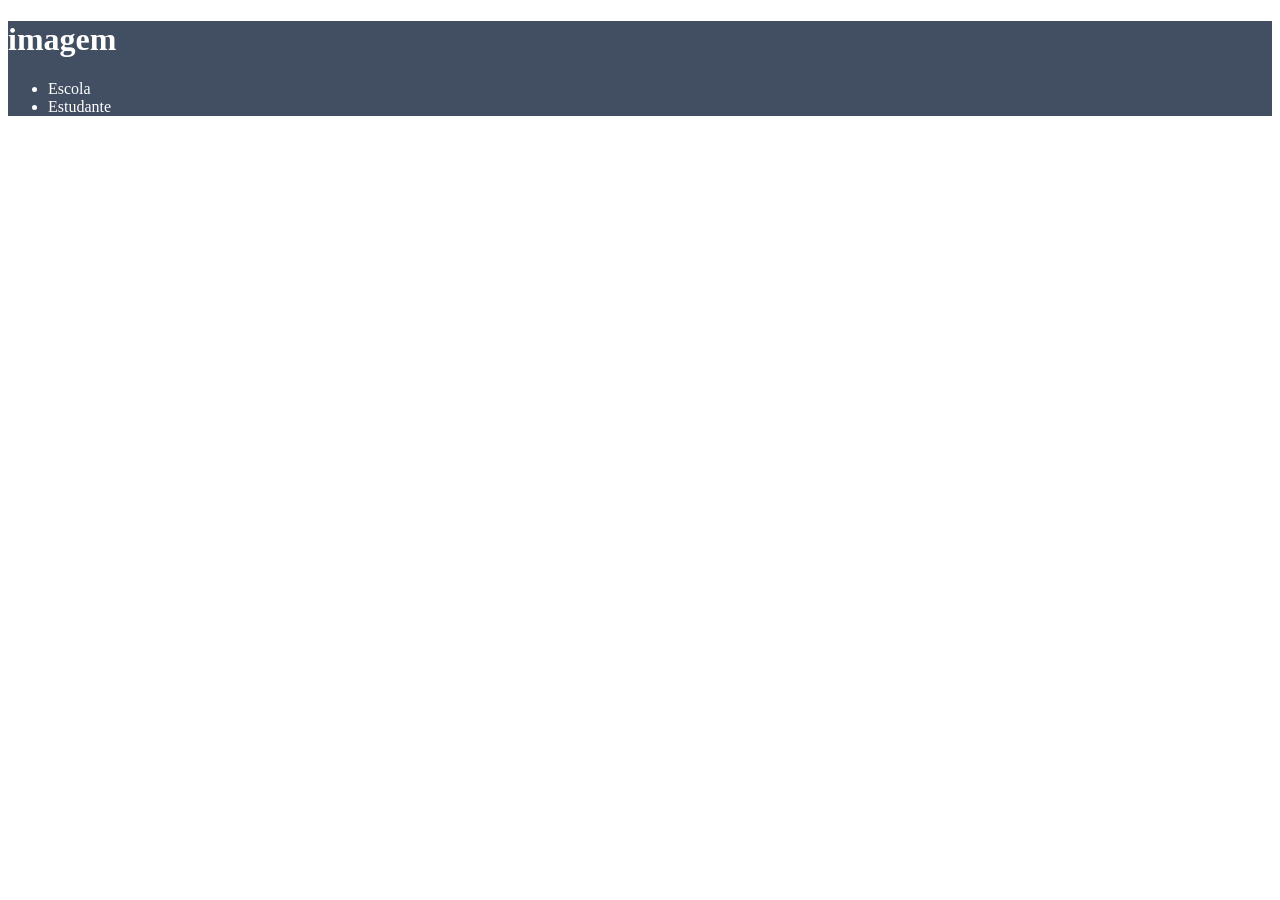
==== index.html @ ea371c25 "Add files via upload" ====
<!DOCTYPE html>
<html lang="en">
<head>
    <meta charset="UTF-8">
    <meta http-equiv="X-UA-Compatible" content="IE=edge">
    <meta name="viewport" content="width=device-width, initial-scale=1.0">
    <title>Document</title>
    <link rel="stylesheet" href="style.css">
</head>
<body>
    <header>
        <h1>imagem       </h1>
        <ul>
          <li>Escola</li>
          <li>Estudante</li>
        </ul>
    </header>
    
</body>
</html>
---- style.css ----
header{
    background-color: #424E61;
    color: white;
}
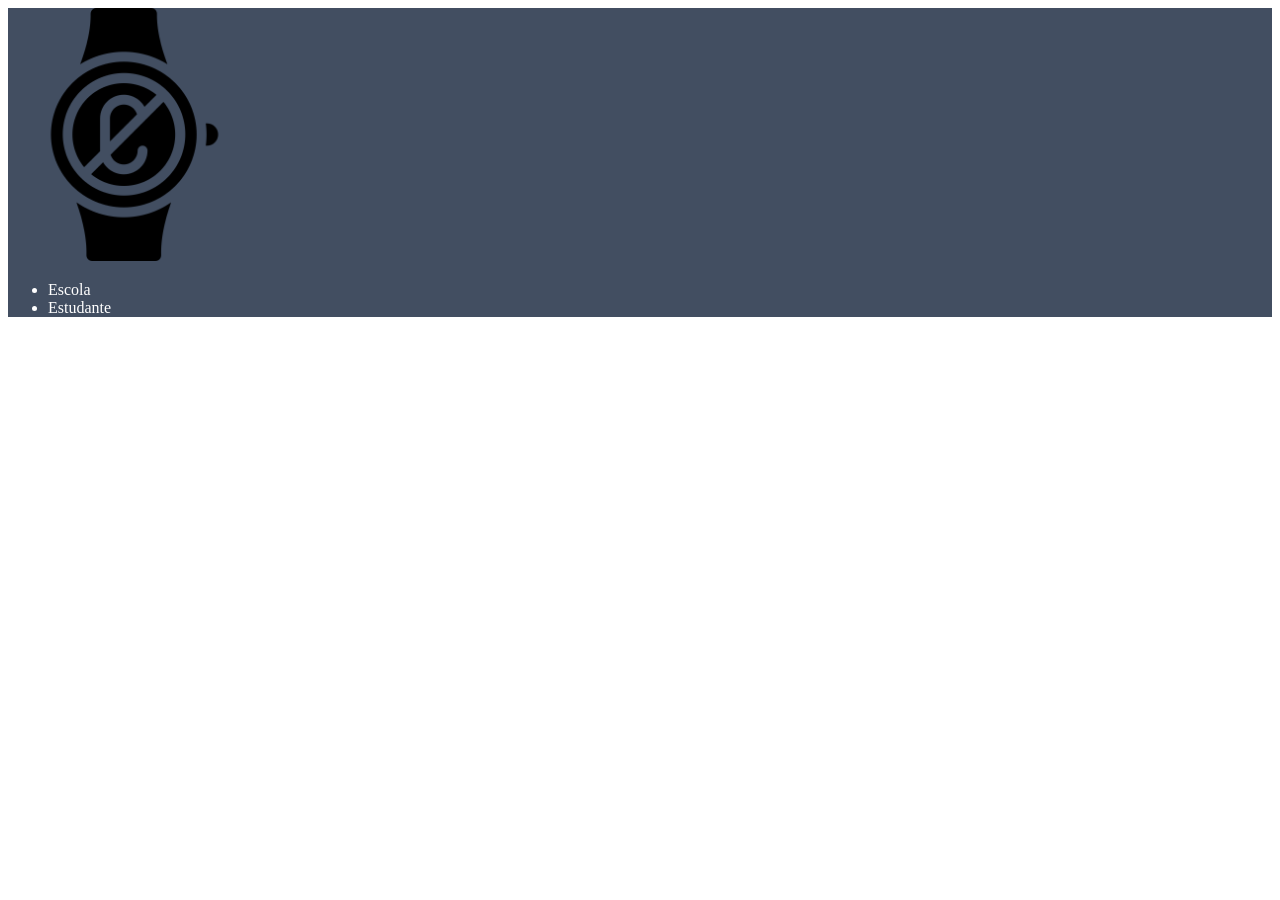
==== commit 52ac24a1: "Add files via upload" ====
--- a/index.html
+++ b/index.html
@@ -8,11 +8,11 @@
     <link rel="stylesheet" href="style.css">
 </head>
 <body>
-    <header>
-        <h1>imagem       </h1>
-        <ul>
-          <li>Escola</li>
-          <li>Estudante</li>
+    <header class="cabecalho">
+        <img class="cabecalho-imagem" src="9816876.png" alt="logo super braba">
+        <ul class="cabecalho-lista">
+          <li class="cabecalho-lista-item">Escola</li>
+          <li class="cabecalho-lista-item">Estudante</li>
         </ul>
     </header>
     
--- a/style.css
+++ b/style.css
@@ -1,4 +1,8 @@
 header{
     background-color: #424E61;
     color: white;
+}
+
+.cabecalho-imagem{
+    width: 20%;
 }
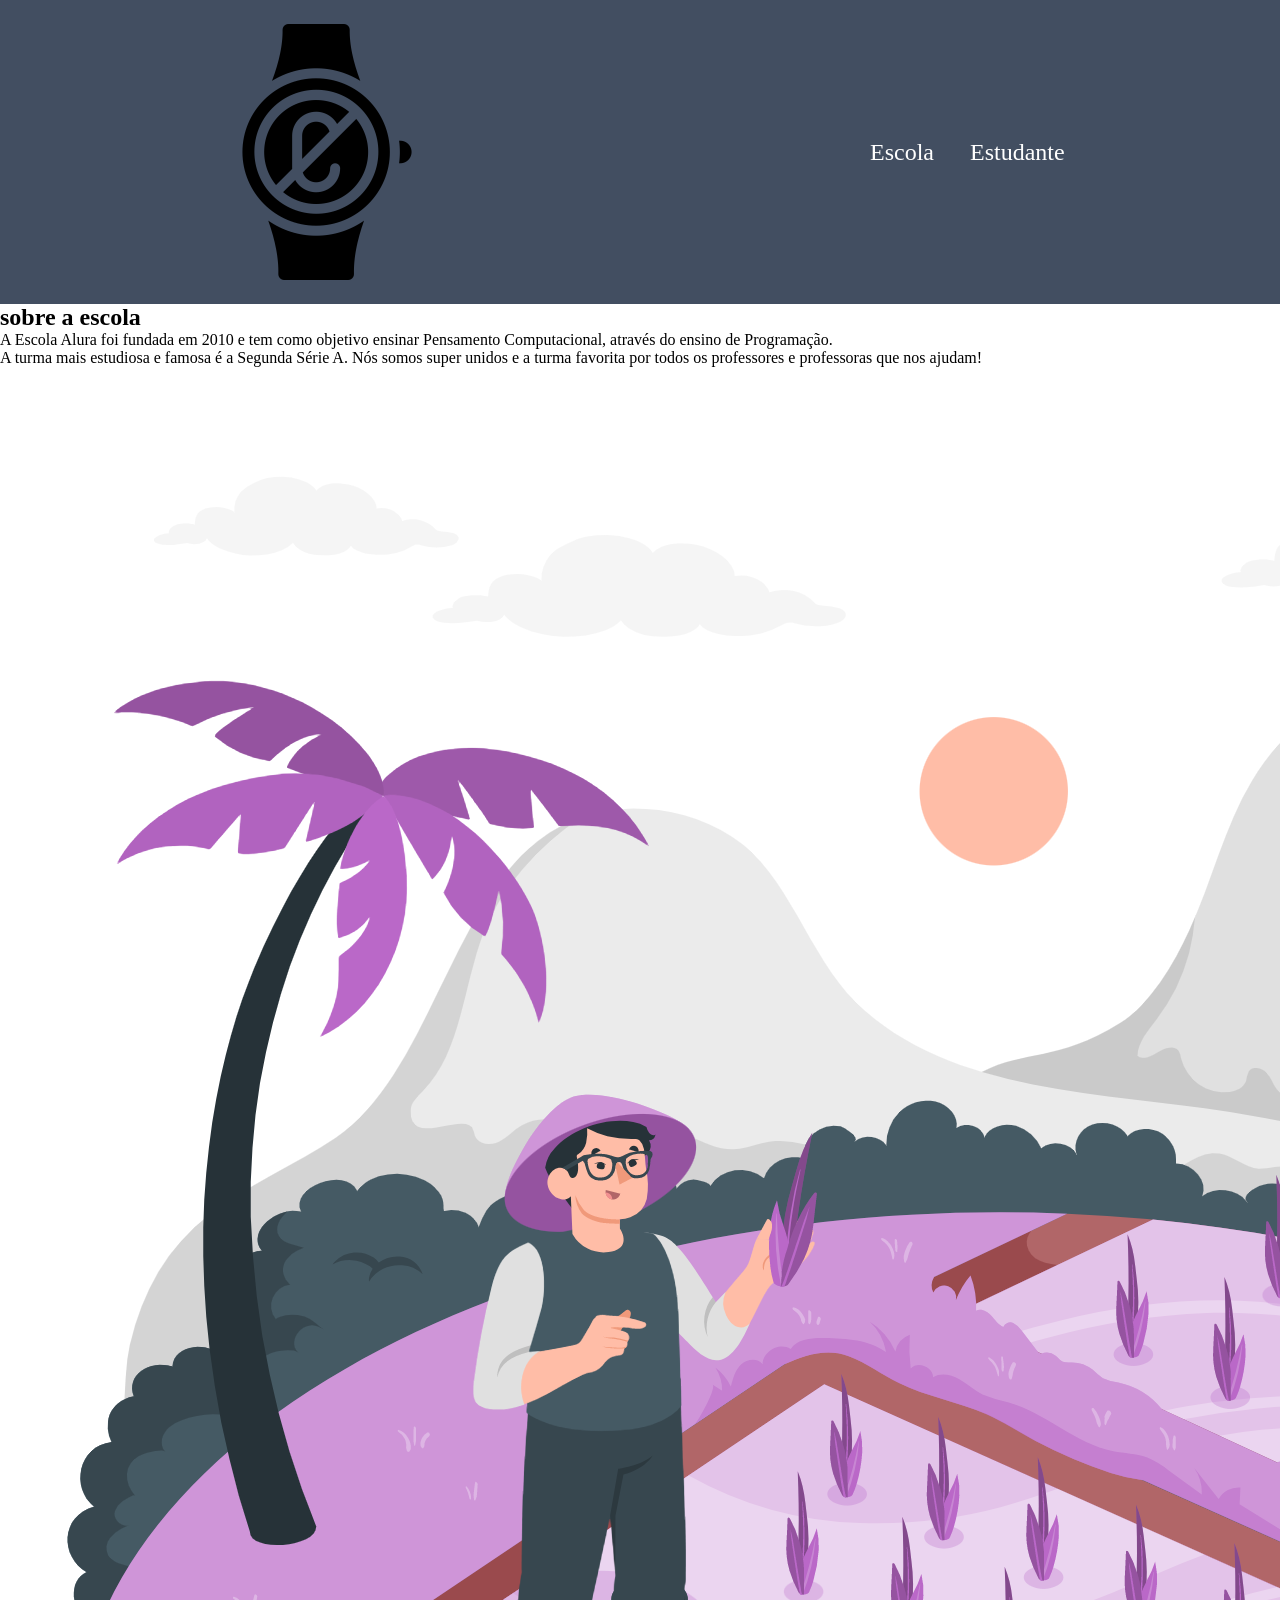
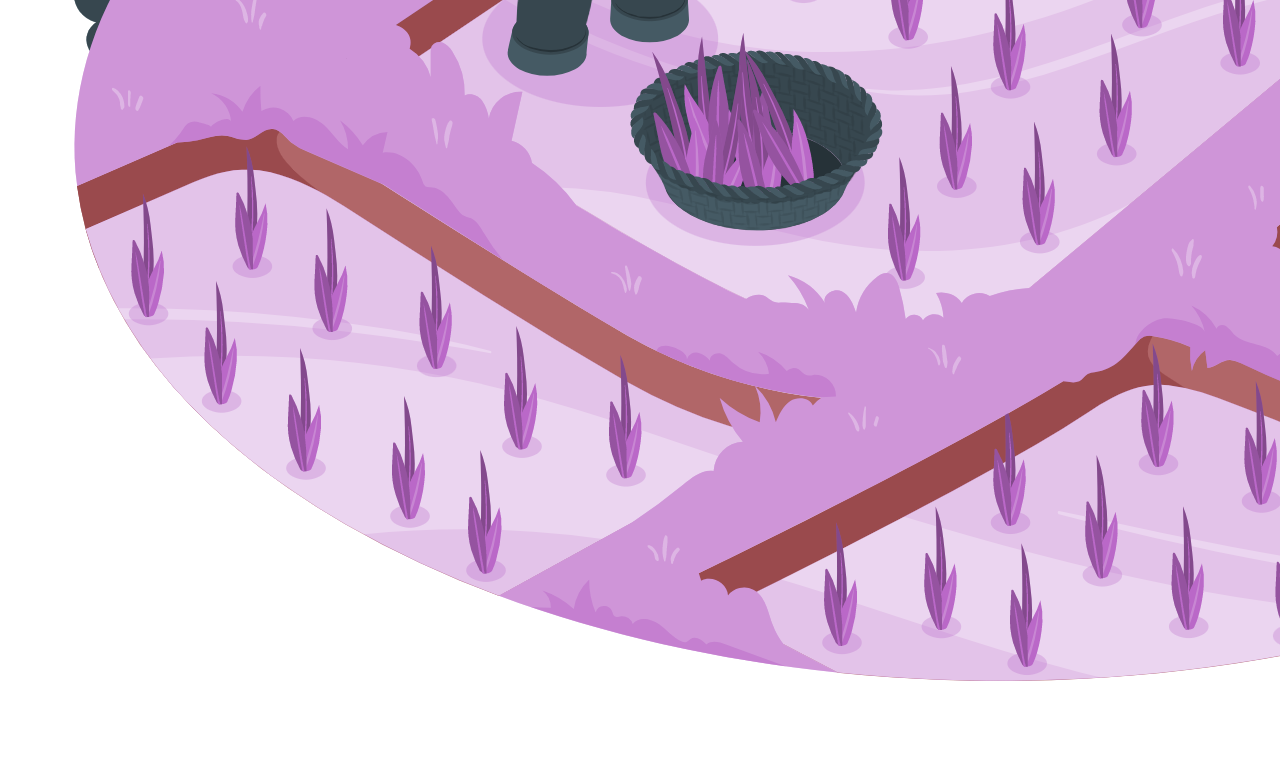
==== commit 619aeb44: "Add files via upload" ====
--- a/index.html
+++ b/index.html
@@ -15,6 +15,16 @@
           <li class="cabecalho-lista-item">Estudante</li>
         </ul>
     </header>
+
+    <section class="escola">
+        <div class="escola-div-conteudo">
+            <h2 class="escola-titulo">sobre a escola</h2>
+              <p class="escola-texto-um">A Escola Alura foi fundada em 2010 e tem como objetivo ensinar Pensamento Computacional, através do ensino de  Programação.</p>
+              <p class="escola-texto-dois">A turma mais estudiosa e famosa é a Segunda Série A. Nós somos super unidos e a turma favorita por todos os professores e professoras que nos ajudam!</p>
+
+        </div>
+        <img src="rice field-amico.png" alt="formula.bro.png">
+    </section>
     
 </body>
 </html>
--- a/style.css
+++ b/style.css
@@ -1,3 +1,8 @@
+*{
+    margin: 0;
+    padding: 0;
+}
+
 header{
     background-color: #424E61;
     color: white;
@@ -5,4 +10,19 @@
 
 .cabecalho-imagem{
     width: 20%;
-}+}
+
+.cabecalho {
+    background-color: #424E61;
+    color: white;
+    display: flex;
+    justify-content: space-around;
+    align-items: center;
+    padding: 24px 0;
+}
+
+.cabecalho-lista-item{
+    display: inline-block;
+    margin: 0 16px;
+    font-size: 24px;
+}
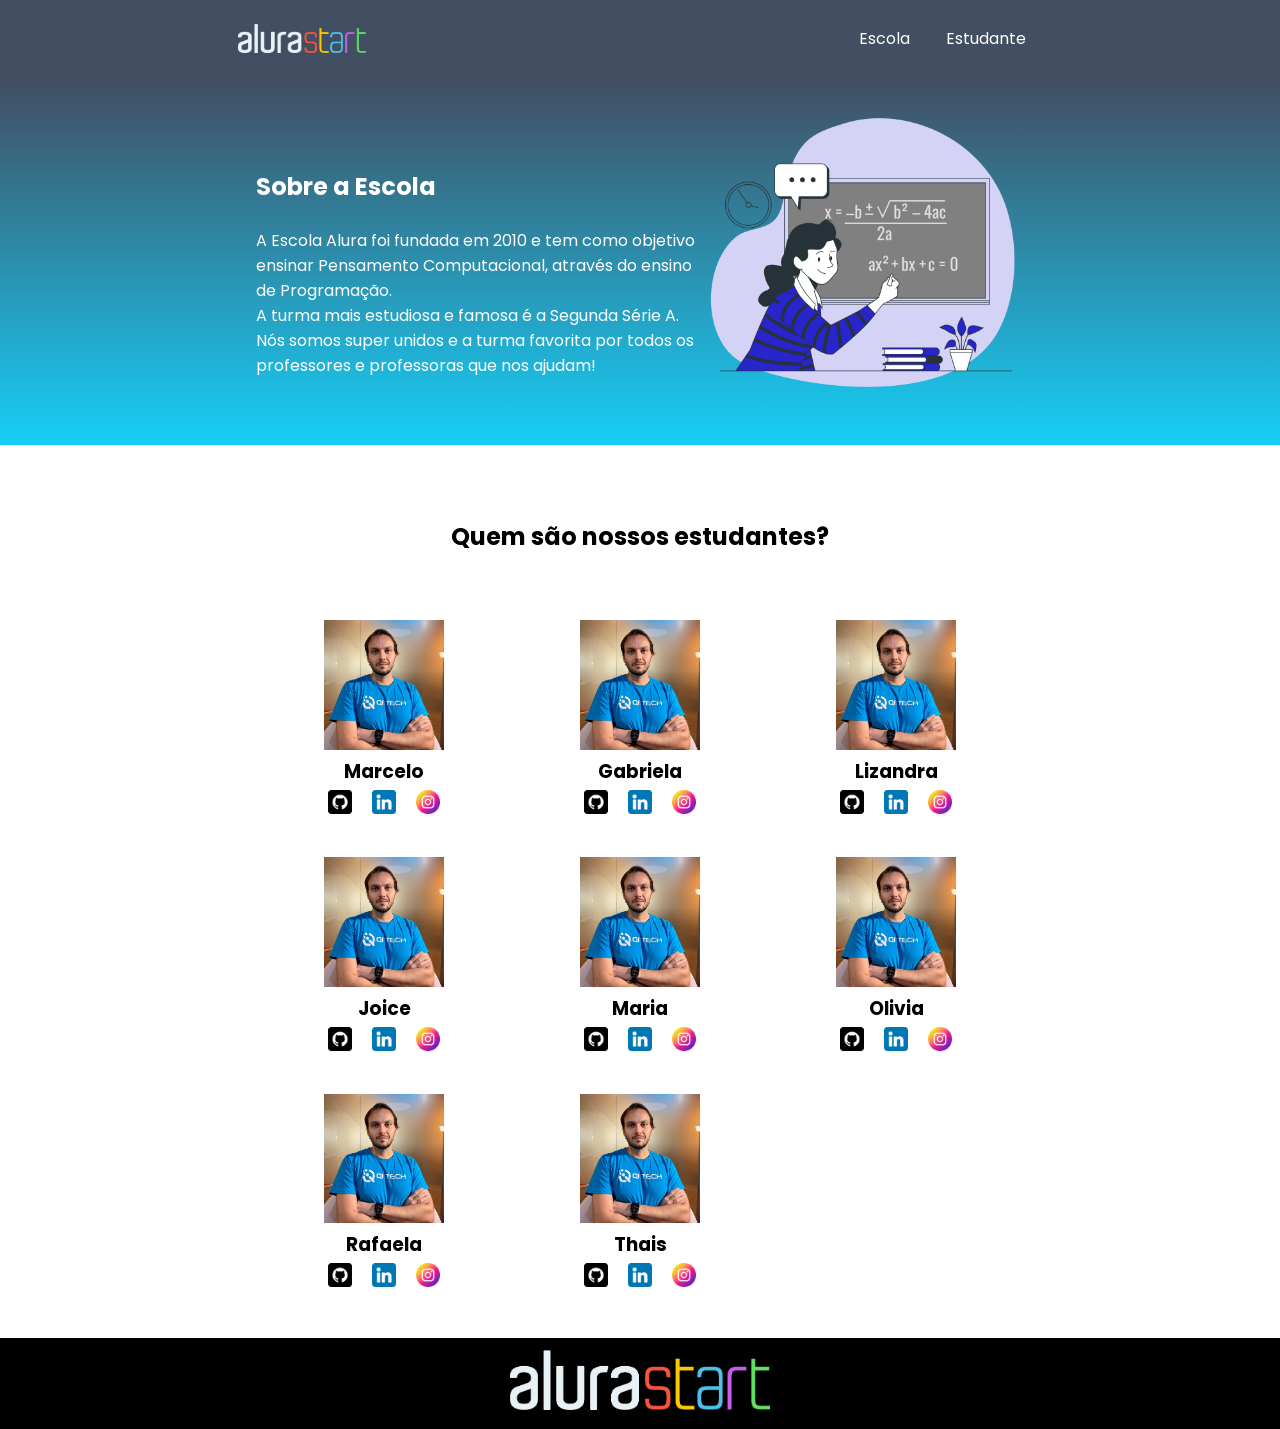
==== commit 5c3541d1: "Add files via upload" ====
--- a/index.html
+++ b/index.html
@@ -4,27 +4,97 @@
     <meta charset="UTF-8">
     <meta http-equiv="X-UA-Compatible" content="IE=edge">
     <meta name="viewport" content="width=device-width, initial-scale=1.0">
-    <title>Document</title>
+    <title>Equipe Alura Start</title>
     <link rel="stylesheet" href="style.css">
+    <link rel="preconnect" href="https://fonts.googleapis.com">
+    <link rel="preconnect" href="https://fonts.gstatic.com" crossorigin>
+    <link href="https://fonts.googleapis.com/css2?family=Poppins&display=swap" rel="stylesheet">
 </head>
 <body>
     <header class="cabecalho">
-        <img class="cabecalho-imagem" src="9816876.png" alt="logo super braba">
+        <img class="cabecalho-imagem" src="alurastart logo.png" alt="logo da alura start">
         <ul class="cabecalho-lista">
-          <li class="cabecalho-lista-item">Escola</li>
-          <li class="cabecalho-lista-item">Estudante</li>
+            <li class="cabecalho-lista-item">Escola</li>
+            <li class="cabecalho-lista-item">Estudante</li>
         </ul>
     </header>
-
     <section class="escola">
         <div class="escola-div-conteudo">
-            <h2 class="escola-titulo">sobre a escola</h2>
-              <p class="escola-texto-um">A Escola Alura foi fundada em 2010 e tem como objetivo ensinar Pensamento Computacional, através do ensino de  Programação.</p>
-              <p class="escola-texto-dois">A turma mais estudiosa e famosa é a Segunda Série A. Nós somos super unidos e a turma favorita por todos os professores e professoras que nos ajudam!</p>
+            <h2 class="escola-titulo">Sobre a Escola</h2>
+            <p class="escola-texto-um">A Escola Alura foi fundada em 2010 e tem como objetivo ensinar Pensamento Computacional, através do ensino de  Programação.</p>
+            <p class="escola-texto-dois">A turma mais estudiosa e famosa é a Segunda Série A. Nós somos super unidos e a turma favorita por todos os professores e professoras que nos ajudam!</p>
+        </div>
+        <img class="escola-imagem" src="Formula-bro.png" alt="imagem que representa uma professora em sala de aula">
+    </section>
+    <section class="estudante">
+        <h2 class="estudante-titulo">Quem são nossos estudantes?</h2>
+        <div class="estudante-todos">
+        <span></span>
+        <div class="estudante-div">
+            <img class="estudante-imagem" src="Marcelo.jpg" alt="foto do marcelo">
+            <h3 class="estudante-nome">Marcelo</h3>
+            <a href="https://github.com/marcelopaludetto"><img class="estudante-icone" src="github.png" alt="icone github"></a>
+            <a href="https://linkedin.com/marcelopaludetto"><img class="estudante-icone" src="linkedin.png" alt="icone linkedin"></a>
+            <a href="https://instagram.com/marcelopaludetto"><img class="estudante-icone" src="instagram.png" alt="icone instagram"></a>
+        </div>
+        <div class="estudante-div">
+            <img class="estudante-imagem" src="Marcelo.jpg" alt="foto da gabi">
+            <h3 class="estudante-nome">Gabriela</h3>
+            <a href="https://github.com/GabrielaM-L"><img class="estudante-icone" src="github.png" alt="icone github"></a>
+            <a href="https://www.linkedin.com/in/gabriela-marcomini-de-lima/"><img class="estudante-icone" src="linkedin.png" alt="icone linkedin"></a>
+            <a href="https://www.instagram.com/gabriela_marcomini/"><img class="estudante-icone" src="instagram.png" alt="icone instagram"></a>
+        </div>
+        <div class="estudante-div">
+            <img class="estudante-imagem" src="Marcelo.jpg" alt="foto da lizandra">
+            <h3 class="estudante-nome">Lizandra</h3>
+            <a href="https://github.com/LizandraDuarte40"><img class="estudante-icone" src="github.png" alt="icone github"></a>
+            <a href="https://www.linkedin.com/in/lizandrarlm-duarte/"><img class="estudante-icone" src="linkedin.png" alt="icone linkedin"></a>
+            <a href="https://www.instagram.com/lizandrarlm"><img class="estudante-icone" src="instagram.png" alt="icone instagram"></a>
+        </div>
+        <span></span>
+        <span></span>
+        <div class="estudante-div">
+            <img class="estudante-imagem" src="Marcelo.jpg" alt="foto da joice">
+            <h3 class="estudante-nome">Joice</h3>
+            <a href="https://github.com/JoiceAlura"><img class="estudante-icone" src="github.png" alt="icone github"></a>
+            <a href="https://www.linkedin.com/in/joicebarbaresco/"><img class="estudante-icone" src="linkedin.png" alt="icone linkedin"></a>
+            <a href="https://www.instagram.com/joicebarbaresco/"><img class="estudante-icone" src="instagram.png" alt="icone instagram"></a>
+        </div>
+        <div class="estudante-div">
+            <img class="estudante-imagem" src="Marcelo.jpg" alt="foto da maria">
+            <h3 class="estudante-nome">Maria</h3>
+            <a href="https://github.com/MagePSR"><img class="estudante-icone" src="github.png" alt="icone github"></a>
+            <a href="https://www.linkedin.com/in/mariageovanna"><img class="estudante-icone" src="linkedin.png" alt="icone linkedin"></a>
+            <a href="https://www.instagram.com/magpsr/"><img class="estudante-icone" src="instagram.png" alt="icone instagram"></a>
+        </div>
+        <div class="estudante-div">
+            <img class="estudante-imagem" src="Marcelo.jpg" alt="foto da olhe">
+            <h3 class="estudante-nome">Olivia</h3>
+            <img class="estudante-icone" src="github.png" alt="icone github">
+            <a href="https://www.linkedin.com/in/olhe/"><img class="estudante-icone" src="linkedin.png" alt="icone linkedin"></a>
+            <a href="https://github.com/olhe12"><img class="estudante-icone" src="instagram.png" alt="icone instagram"></a>
+        </div>
+        <span></span>
+        <span></span>
+        <div class="estudante-div">
+            <img class="estudante-imagem" src="Marcelo.jpg" alt="foto da rafa">
+            <h3 class="estudante-nome">Rafaela</h3>
+            <a href="https://github.com/rafaelamunhoz12"><img class="estudante-icone" src="github.png" alt="icone github"></a>
+            <a href="http://linkedin.com/in/rafaela-felix-munhoz-oliveira-02160a10a"><img class="estudante-icone" src="linkedin.png" alt="icone linkedin"></a>
+            <a href="https://www.instagram.com/rafafmo/"><img class="estudante-icone" src="instagram.png" alt="icone instagram"></a>
+        </div>
+        <div class="estudante-div">
+            <img class="estudante-imagem" src="Marcelo.jpg" alt="foto da thais">
+            <h3 class="estudante-nome">Thais</h3>
+            <a href="https://github.com/Thaispianucci"><img class="estudante-icone" src="github.png" alt="icone github"></a>
+            <a href="https://www.linkedin.com/in/thais-pianucci-benedicto-54a9a416/"><img class="estudante-icone" src="linkedin.png" alt="icone linkedin"></a>
+            <a href="https://www.instagram.com/thaispianucci/"><img class="estudante-icone" src="instagram.png" alt="icone instagram"></a>
+        </div>
 
-        </div>
-        <img src="rice field-amico.png" alt="formula.bro.png">
+    </div>
     </section>
-    
+    <footer class="rodape">
+        <img class="rodape-imagem"src="alurastart logo.png" alt="logo da alura start">
+    </footer>
 </body>
-</html>+</html>
--- a/style.css
+++ b/style.css
@@ -2,16 +2,9 @@
     margin: 0;
     padding: 0;
 }
-
-header{
-    background-color: #424E61;
-    color: white;
+body {
+    font-family: 'Poppins', sans-serif;
 }
-
-.cabecalho-imagem{
-    width: 20%;
-}
-
 .cabecalho {
     background-color: #424E61;
     color: white;
@@ -21,8 +14,72 @@
     padding: 24px 0;
 }
 
+.cabecalho-imagem{
+    width: 10%;
+}
+
 .cabecalho-lista-item{
     display: inline-block;
     margin: 0 16px;
-    font-size: 24px;
+    font-size: 16px;
 }
+
+.escola-imagem{
+    width: 25%;
+}
+
+.escola{
+    background-image: linear-gradient(#424E61,#16CFF8);
+    color:white;
+    display: flex;
+    justify-content: center;
+    align-items: center;
+    padding: 24px 0;
+}
+
+.escola-div-conteudo{
+    width: 35%;
+}
+
+
+.escola-titulo{
+    padding: 24px 0;
+}
+
+.estudante{
+    padding: 24px 0;
+}
+.estudante-imagem{
+    width: 120px;
+}
+
+.estudante-icone{
+    width: 24px;
+    padding: 4px 8px;
+}
+
+.estudante-div{
+    text-align: center;
+    padding: 16px 0;
+}
+
+.estudante-titulo{
+    text-align: center;
+    padding: 50px 0;
+}
+
+.estudante-todos{
+    display: grid;
+    grid-template-columns: 20% 20% 20% 20% 20%;
+}
+
+.rodape{
+    background-color: black;
+    text-align: center;
+}
+
+.rodape-imagem{
+    height: 60px;
+    padding: 12px 0;
+   
+}
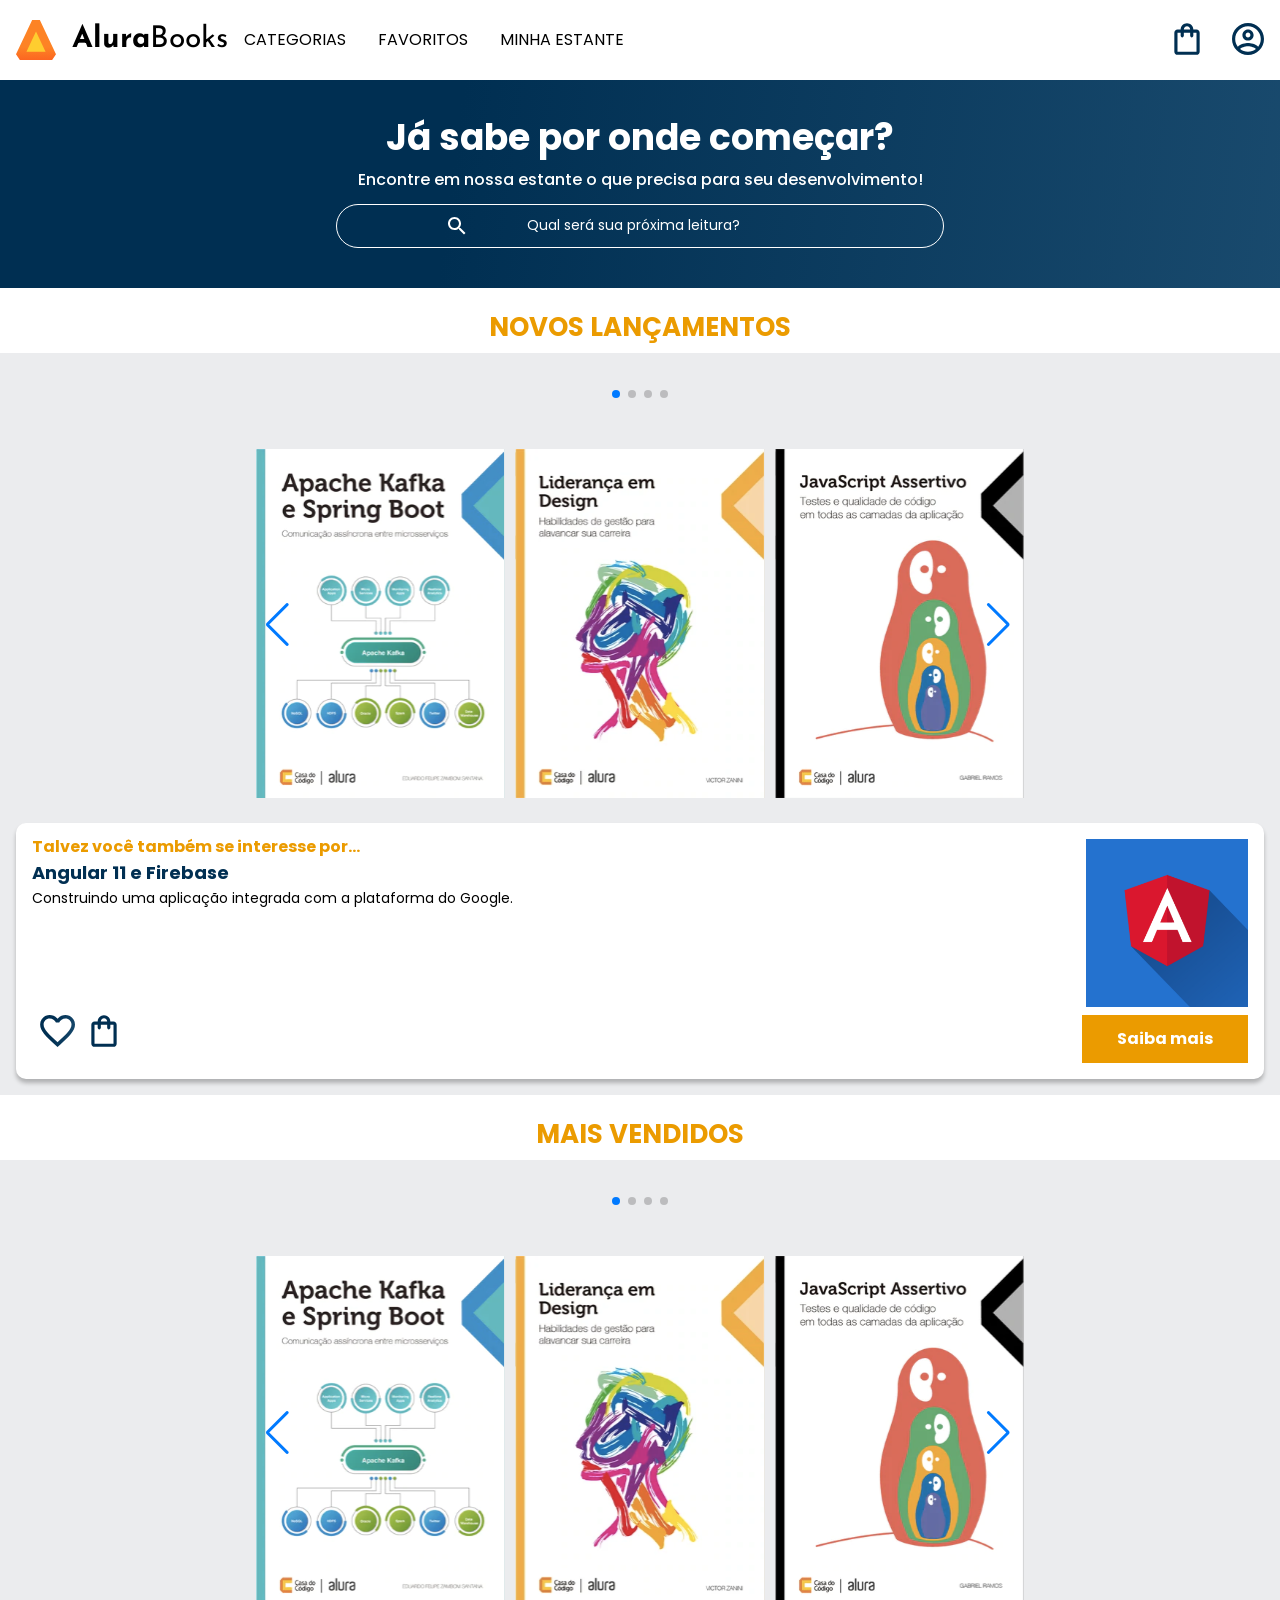
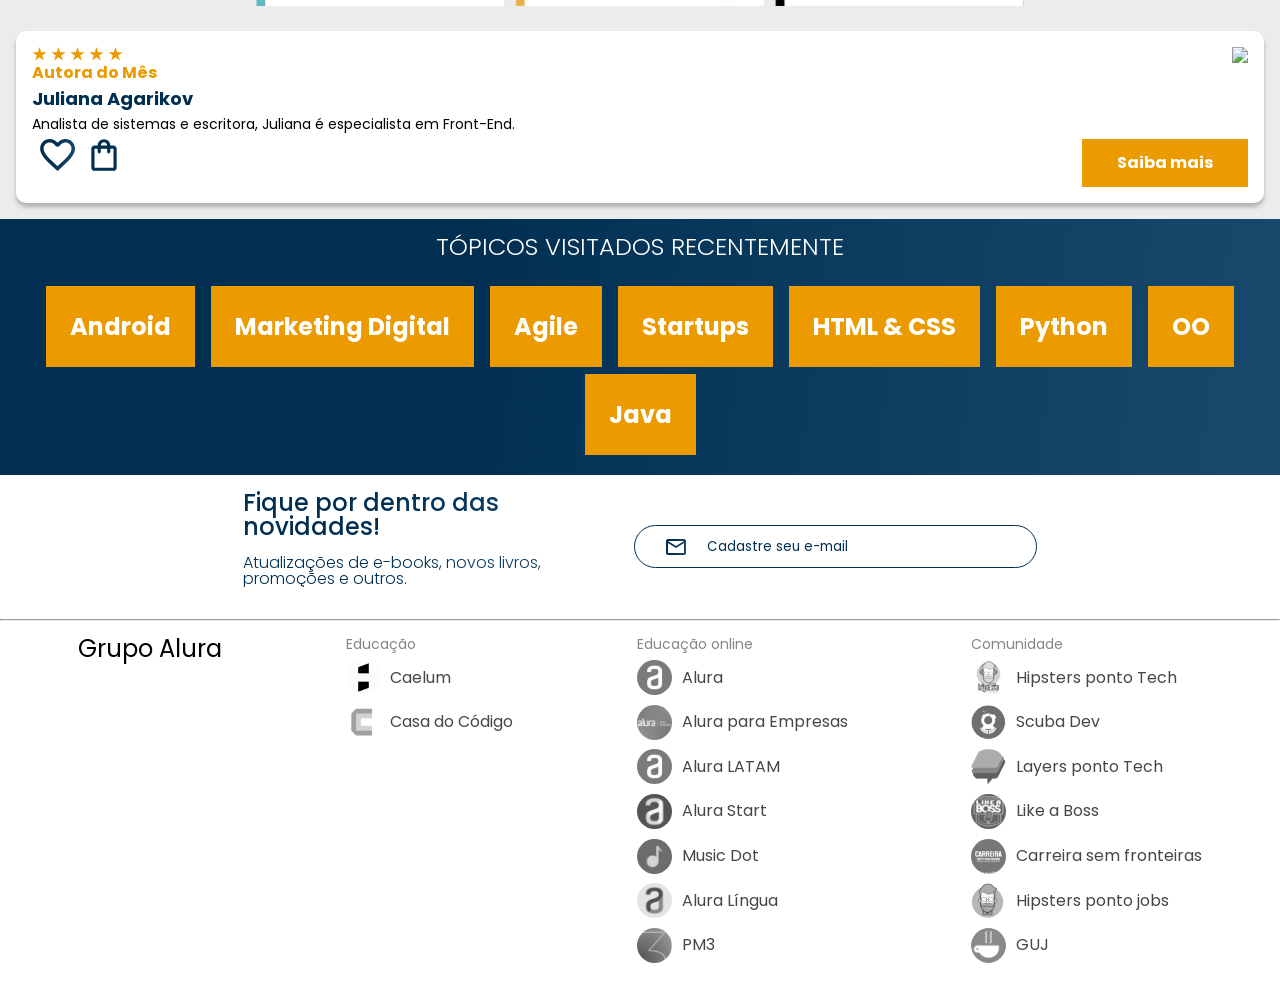
==== commit 8a12fff8: "Add files via upload" ====
--- a/index.html
+++ b/index.html
@@ -1,100 +1,345 @@
 <!DOCTYPE html>
-<html lang="en">
+<html>
+
 <head>
-    <meta charset="UTF-8">
-    <meta http-equiv="X-UA-Compatible" content="IE=edge">
-    <meta name="viewport" content="width=device-width, initial-scale=1.0">
-    <title>Equipe Alura Start</title>
-    <link rel="stylesheet" href="style.css">
-    <link rel="preconnect" href="https://fonts.googleapis.com">
-    <link rel="preconnect" href="https://fonts.gstatic.com" crossorigin>
-    <link href="https://fonts.googleapis.com/css2?family=Poppins&display=swap" rel="stylesheet">
+  <meta charset="UTF-8">
+  <meta name="viewport" content="width=device-width, initial-scale=1.0">
+  <title>AluraBooks</title>
+  <link rel="stylesheet" href="reset.css">
+  <link rel="preconnect" href="https://fonts.googleapis.com">
+  <link rel="preconnect" href="https://fonts.gstatic.com" crossorigin>
+  <link href="https://fonts.googleapis.com/css2?family=Poppins:wght@300;400;500;700&display=swap" rel="stylesheet">
+  <link href="https://fonts.googleapis.com/css?family=Josefin+Sans:wght@400;700&display=swap" rel="stylesheet">
+  <link rel="stylesheet" href="https://cdn.jsdelivr.net/npm/swiper@11/swiper-bundle.min.css" />
+  <link rel="stylesheet" href="styles.css">
 </head>
+
 <body>
-    <header class="cabecalho">
-        <img class="cabecalho-imagem" src="alurastart logo.png" alt="logo da alura start">
-        <ul class="cabecalho-lista">
-            <li class="cabecalho-lista-item">Escola</li>
-            <li class="cabecalho-lista-item">Estudante</li>
+  <header class="cabeçalho">
+    <div class="container">
+      <input type="checkbox" id="menu" class="container__botao">
+      <label for="menu" class="container__rotulo">
+        <span class="cabeçalho__menu-hamburguer container__imagem"></span>
+      </label>
+      <ul class="lista-menu">
+        <li class="lista-menu__titulo">Categorias</li>
+        <li class="lista-menu__item">
+          <a href="#" class="lista-menu__link">Programação</a>
+        </li>
+        <li class="lista-menu__item">
+          <a href="#" class="lista-menu__link">Front-end</a>
+        </li>
+        <li class="lista-menu__item">
+          <a href="#" class="lista-menu__link">Infraestrutura</a>
+        </li>
+        <li class="lista-menu__item">
+          <a href="#" class="lista-menu__link">Business</a>
+        </li>
+        <li class="lista-menu__item">
+          <a href="#" class="lista-menu__link">Design & UX</a>
+        </li>
+      </ul>
+      <img src="img/Logo.svg" alt="Logo da Alurabooks" class="container__imagem">
+      <h1 class="container__titulo"><b class="container__titulo--negrito">Alura</b>Books</h1>
+
+      <ul class="opções">
+        <input type="checkbox" id="opções-menu" class="opções__botão" />
+        <label for="opções-menu" class="opções__rotulo">
+          <li class="opções__item">Categorias</li>
+        </label>
+
+        <ul class="lista-menu">
+          <li class="lista-menu__item">
+            <a href="#" class="lista-menu__link">Programação</a>
+          </li>
+          <li class="lista-menu__item">
+            <a href="#" class="lista-menu__link">Front-end</a>
+          </li>
+          <li class="lista-menu__item">
+            <a href="#" class="lista-menu__link">Infraestrutura</a>
+          </li>
+          <li class="lista-menu__item">
+            <a href="#" class="lista-menu__link">Business</a>
+          </li>
+          <li class="lista-menu__item">
+            <a href="#" class="lista-menu__link">Design & UX</a>
+          </li>
         </ul>
-    </header>
-    <section class="escola">
-        <div class="escola-div-conteudo">
-            <h2 class="escola-titulo">Sobre a Escola</h2>
-            <p class="escola-texto-um">A Escola Alura foi fundada em 2010 e tem como objetivo ensinar Pensamento Computacional, através do ensino de  Programação.</p>
-            <p class="escola-texto-dois">A turma mais estudiosa e famosa é a Segunda Série A. Nós somos super unidos e a turma favorita por todos os professores e professoras que nos ajudam!</p>
-        </div>
-        <img class="escola-imagem" src="Formula-bro.png" alt="imagem que representa uma professora em sala de aula">
-    </section>
-    <section class="estudante">
-        <h2 class="estudante-titulo">Quem são nossos estudantes?</h2>
-        <div class="estudante-todos">
-        <span></span>
-        <div class="estudante-div">
-            <img class="estudante-imagem" src="Marcelo.jpg" alt="foto do marcelo">
-            <h3 class="estudante-nome">Marcelo</h3>
-            <a href="https://github.com/marcelopaludetto"><img class="estudante-icone" src="github.png" alt="icone github"></a>
-            <a href="https://linkedin.com/marcelopaludetto"><img class="estudante-icone" src="linkedin.png" alt="icone linkedin"></a>
-            <a href="https://instagram.com/marcelopaludetto"><img class="estudante-icone" src="instagram.png" alt="icone instagram"></a>
-        </div>
-        <div class="estudante-div">
-            <img class="estudante-imagem" src="Marcelo.jpg" alt="foto da gabi">
-            <h3 class="estudante-nome">Gabriela</h3>
-            <a href="https://github.com/GabrielaM-L"><img class="estudante-icone" src="github.png" alt="icone github"></a>
-            <a href="https://www.linkedin.com/in/gabriela-marcomini-de-lima/"><img class="estudante-icone" src="linkedin.png" alt="icone linkedin"></a>
-            <a href="https://www.instagram.com/gabriela_marcomini/"><img class="estudante-icone" src="instagram.png" alt="icone instagram"></a>
-        </div>
-        <div class="estudante-div">
-            <img class="estudante-imagem" src="Marcelo.jpg" alt="foto da lizandra">
-            <h3 class="estudante-nome">Lizandra</h3>
-            <a href="https://github.com/LizandraDuarte40"><img class="estudante-icone" src="github.png" alt="icone github"></a>
-            <a href="https://www.linkedin.com/in/lizandrarlm-duarte/"><img class="estudante-icone" src="linkedin.png" alt="icone linkedin"></a>
-            <a href="https://www.instagram.com/lizandrarlm"><img class="estudante-icone" src="instagram.png" alt="icone instagram"></a>
-        </div>
-        <span></span>
-        <span></span>
-        <div class="estudante-div">
-            <img class="estudante-imagem" src="Marcelo.jpg" alt="foto da joice">
-            <h3 class="estudante-nome">Joice</h3>
-            <a href="https://github.com/JoiceAlura"><img class="estudante-icone" src="github.png" alt="icone github"></a>
-            <a href="https://www.linkedin.com/in/joicebarbaresco/"><img class="estudante-icone" src="linkedin.png" alt="icone linkedin"></a>
-            <a href="https://www.instagram.com/joicebarbaresco/"><img class="estudante-icone" src="instagram.png" alt="icone instagram"></a>
-        </div>
-        <div class="estudante-div">
-            <img class="estudante-imagem" src="Marcelo.jpg" alt="foto da maria">
-            <h3 class="estudante-nome">Maria</h3>
-            <a href="https://github.com/MagePSR"><img class="estudante-icone" src="github.png" alt="icone github"></a>
-            <a href="https://www.linkedin.com/in/mariageovanna"><img class="estudante-icone" src="linkedin.png" alt="icone linkedin"></a>
-            <a href="https://www.instagram.com/magpsr/"><img class="estudante-icone" src="instagram.png" alt="icone instagram"></a>
-        </div>
-        <div class="estudante-div">
-            <img class="estudante-imagem" src="Marcelo.jpg" alt="foto da olhe">
-            <h3 class="estudante-nome">Olivia</h3>
-            <img class="estudante-icone" src="github.png" alt="icone github">
-            <a href="https://www.linkedin.com/in/olhe/"><img class="estudante-icone" src="linkedin.png" alt="icone linkedin"></a>
-            <a href="https://github.com/olhe12"><img class="estudante-icone" src="instagram.png" alt="icone instagram"></a>
-        </div>
-        <span></span>
-        <span></span>
-        <div class="estudante-div">
-            <img class="estudante-imagem" src="Marcelo.jpg" alt="foto da rafa">
-            <h3 class="estudante-nome">Rafaela</h3>
-            <a href="https://github.com/rafaelamunhoz12"><img class="estudante-icone" src="github.png" alt="icone github"></a>
-            <a href="http://linkedin.com/in/rafaela-felix-munhoz-oliveira-02160a10a"><img class="estudante-icone" src="linkedin.png" alt="icone linkedin"></a>
-            <a href="https://www.instagram.com/rafafmo/"><img class="estudante-icone" src="instagram.png" alt="icone instagram"></a>
-        </div>
-        <div class="estudante-div">
-            <img class="estudante-imagem" src="Marcelo.jpg" alt="foto da thais">
-            <h3 class="estudante-nome">Thais</h3>
-            <a href="https://github.com/Thaispianucci"><img class="estudante-icone" src="github.png" alt="icone github"></a>
-            <a href="https://www.linkedin.com/in/thais-pianucci-benedicto-54a9a416/"><img class="estudante-icone" src="linkedin.png" alt="icone linkedin"></a>
-            <a href="https://www.instagram.com/thaispianucci/"><img class="estudante-icone" src="instagram.png" alt="icone instagram"></a>
-        </div>
-
-    </div>
-    </section>
-    <footer class="rodape">
-        <img class="rodape-imagem"src="alurastart logo.png" alt="logo da alura start">
-    </footer>
+        <li class="opções__item"><a href="#" class="opções__link">Favoritos</a></li>
+        <li class="opções__item"><a href="#" class="opções__link">Minha estante</a></li>
+      </ul>
+
+    </div>
+    <div class="container">
+      <a href="#"><img src="img/Favoritos.svg" alt="Meus favoritos"
+          class="container__imagem container__imagem-transparente"></a>
+      <a href="#" class="container__link">
+        <img src="img/Compras.svg" alt="Carrinhos de compras" class="container__imagem">
+        <p class="container__texto">Minha sacola</p>
+      </a>
+      <a href="#" class="container__link">
+        <img src="img/Usuario.svg" alt="Meu perfil" class="container__imagem">
+        <p class="container__texto">Meu perfil</p>
+      </a>
+    </div>
+  </header>
+
+  <section class="banner">
+    <h2 class="banner__titulo">Já sabe por onde começar?</h2>
+    <p class="banner__texto">Encontre em nossa estante o que precisa para seu desenvolvimento!</p>
+    <input type="search" class="banner__pesquisa" placeholder="Qual será sua próxima leitura?">
+  </section>
+
+  <section class="carrossel">
+    <h2 class="carrossel__titulo">Novos lançamentos</h2>
+
+    <div class="carrossel__container">
+      <!-- Slider main container -->
+      <div class="swiper">
+
+        <div class="swiper-pagination"></div>
+        <!-- Additional required wrapper -->
+        <div class="swiper-wrapper">
+          <!-- Slides -->
+          <div class="swiper-slide"><img src="img/ApacheKafka.svg"
+              alt="Livro sobre apache kafka e spring boot da alura books"></div>
+          <div class="swiper-slide"><img src="img/Liderança.svg"
+              alt="Livro sobre liderança em design design da alura books"></div>
+          <div class="swiper-slide"><img src="img/Javascript.svg" alt="Livro sobre javascript assertivo da alura books">
+          </div>
+          <div class="swiper-slide">
+            <img src="img/Guia Front-end.svg" alt="Livro Guia front end" />
+          </div>
+          <div class="swiper-slide">
+            <img src="img/Portugol.svg" alt="Livro sobre portugol" />
+          </div>
+          <div class="swiper-slide">
+            <img src="img/Acessibilidade.svg" alt="Livro sobre acessibilidade" />
+          </div>
+        </div>
+
+        <!-- If we need navigation buttons -->
+        <div class="swiper-button-prev"></div>
+        <div class="swiper-button-next"></div>
+
+      </div>
+
+      <div class="card">
+        <div class="card__descrição">
+          <div class="descrição">
+            <h3 class="descrição__titulo">Talvez você também se interesse por...</h3>
+            <h2 class="descrição__titulo-livro">Angular 11 e Firebase</h2>
+            <p class="descrição__texto">
+              Construindo uma aplicação integrada com a plataforma do Google.
+            </p>
+          </div>
+          <img src="img/Angular.svg" class="descrição__imagem" />
+        </div>
+        <div class="card__botões">
+          <ul class="botões">
+            <li class="botões__item">
+              <img src="img/Favoritos.svg" alt="Favoritar livro" />
+            </li>
+            <li class="botões__item">
+              <img src="img/Compras.svg" alt="Adicionar no carrinho de compras" />
+            </li>
+          </ul>
+          <a href="#" class="botões__ancora">Saiba mais</a>
+        </div>
+      </div>
+    </div>
+
+  </section>
+
+  <section class=”carrossel”>
+    <h2 class="carrossel__titulo">Mais vendidos</h2>
+
+    <div class="carrossel__container">
+      <div class="swiper">
+        <!-- Additional required wrapper -->
+        <!-- If we need pagination -->
+        <div class="swiper-pagination"></div>
+
+        <div class="swiper-wrapper">
+          <!-- Slides -->
+          <div class="swiper-slide"><img src="img/ApacheKafka.svg"
+              alt="Livro sobre apache kafka e spring boot da alura books"></div>
+          <div class="swiper-slide"><img src="img/Liderança.svg" alt="Livro sobre liderança em design da alura books">
+          </div>
+          <div class="swiper-slide"><img src="img/Javascript.svg" alt="Livro sobre javascript assertivo da alurabooks">
+          </div>
+          <div class="swiper-slide"><img src="img/Guia Front-end.svg" alt="Livro Guia front end"></div>
+          <div class="swiper-slide"><img src="img/Portugol.svg" alt="Livro sobre portugol"></div>
+          <div class="swiper-slide"><img src="img/Acessibilidade.svg" alt="livro sobre acessibilidade"></div>
+        </div>
+
+        <!-- If we need navigation buttons -->
+        <div class="swiper-button-prev"></div>
+        <div class="swiper-button-next"></div>
+      </div>
+
+      <div class="card">
+        <!-- 1º linha -->
+        <div class="card__descrição">
+          <!-- 1º coluna -->
+          <div class="descrição">
+            <img src="img/Estrelinhas.svg" alt="Avaliação 5 estrelas">
+            <h3 class="descrição__titulo">Autora do Mês</h3>
+            <h2 class="descrição__titulo-livro">Juliana Agarikov</h2>
+            <p class="descrição__texto">Analista de sistemas e escritora, Juliana é especialista em
+              Front-End.
+            </p>
+          </div>
+          <!-- 2º coluna -->
+          <img src="img/Escritora.svg" class="descrição__imagem">
+        </div>
+
+        <!-- 2º linha -->
+        <div class="card__botões">
+          <!-- 1º coluna -->
+          <ul class="botões">
+            <li class="botões__item"><img src="img/Favoritos.svg" alt="Favoritar livro"></li>
+            <li class="botões__item"><img src="img/Compras.svg" alt="Adicionar no carrinho de compras"></li>
+          </ul>
+          <!-- 2º coluna -->
+          <a href="#" class="botões__ancora">Saiba mais</a>
+        </div>
+      </div>
+    </div>
+
+
+  </section>
+
+  <section class="tópicos">
+    <h2 class="tópicos__titulo">TÓPICOS VISITADOS RECENTEMENTE</h2>
+    <ul class="tópicos__lista">
+      <li class="tópicos__item"><a href="#" class="tópicos__link">Android</a></li>
+      <li class="tópicos__item">
+        <a href="#" class="tópicos__link">Marketing Digital</a>
+      </li>
+      <li class="tópicos__item">
+        <a href="#" class="tópicos__link">Agile</a>
+      </li>
+      <li class="tópicos__item">
+        <a href="#" class="tópicos__link">Startups</a>
+      </li>
+      <li class="tópicos__item">
+        <a href="#" class="tópicos__link">HTML & CSS</a>
+      </li>
+      <li class="tópicos__item">
+        <a href="#" class="tópicos__link">Python</a>
+      </li>
+      <li class="tópicos__item">
+        <a href="#" class="tópicos__link">OO</a>
+      </li>
+      <li class="tópicos__item">
+        <a href="#" class="tópicos__link">Java</a>
+      </li>
+    </ul>
+  </section>
+
+  <section class="contato">
+    <div class="contato__descrição">
+      <h2 class="contato__titulo">Fique por dentro das novidades!</h2>
+      <p class="contato__texto">
+        Atualizações de e-books, novos livros, promoções e outros.
+      </p>
+    </div>
+    <input type="email" placeholder="        Cadastre seu e-mail" class="contato__email">
+  </section>
+
+  <hr />
+
+  <footer class="rodapé">
+    <h2 class="rodapé__titulo">Grupo Alura</h2>
+    <ul class="lista-rodapé">
+      <li class="lista-rodapé__titulo">Educação</li>
+      <li class="lista-rodapé__item">
+        <img src="img/Caelum.svg" alt="Logo da Caelum" />
+        <a href="#" class="lista-rodapé__link">Caelum</a>
+      </li>
+      <li class="lista-rodapé__item">
+        <img src="img/CasaDoCodigo.svg" alt="Logo da Casa do Código" />
+        <a href="#" class="lista-rodapé__link">Casa do Código</a>
+      </li>
+    </ul>
+
+    <ul class="lista-rodapé">
+      <li class="lista-rodapé__titulo">Educação online</li>
+      <li class="lista-rodapé__item">
+        <img src="img/Alura.svg" alt="Logo da Alura" />
+        <a href="#" class="lista-rodapé__link">Alura</a>
+      </li>
+      <li class="lista-rodapé__item">
+        <img src="img/AluraEmpresas.svg" alt="Logo da AluraParaEmpresas" />
+        <a href="#" class="lista-rodapé__link">Alura para Empresas</a>
+      </li>
+      <li class="lista-rodapé__item">
+        <img src="img/AluraLATAM.svg" alt="Logo da Alura Latam" />
+        <a href="#" class="lista-rodapé__link">Alura LATAM</a>
+      </li>
+      <li class="lista-rodapé__item">
+        <img src="img/AluraStart.svg" alt="Logo da Alura START" />
+        <a href="#" class="lista-rodapé__link">Alura Start</a>
+      </li>
+      <li class="lista-rodapé__item">
+        <img src="img/MusicDot.svg" alt="Logo da Music Dot" />
+        <a href="#" class="lista-rodapé__link">Music Dot</a>
+      </li>
+      <li class="lista-rodapé__item">
+        <img src="img/AluraLingua.svg" alt="Logo da Alura Lingua" />
+        <a href="#" class="lista-rodapé__link">Alura Língua</a>
+      </li>
+      <li class="lista-rodapé__item">
+        <img src="img/PM3.svg" alt="Logo da PM3" />
+        <a href="#" class="lista-rodapé__link">PM3</a>
+      </li>
+    </ul>
+
+    <ul class="lista-rodapé">
+      <li class="lista-rodapé__titulo">Comunidade</li>
+      <li class="lista-rodapé__item">
+        <img src="img/HipstersTech.svg" alt="Logo do Hipsters ponto Tech" />
+        <a href="#" class="lista-rodapé__link">Hipsters ponto Tech</a>
+      </li>
+      <li class="lista-rodapé__item">
+        <img src="img/ScubaDev.svg" alt="Logo do Scuba Dev" />
+        <a href="#" class="lista-rodapé__link">Scuba Dev</a>
+      </li>
+      <li class="lista-rodapé__item">
+        <img src="img/LayersTech.svg" alt="Logo do Layers ponto Tech" />
+        <a href="#" class="lista-rodapé__link">Layers ponto Tech</a>
+      </li>
+      <li class="lista-rodapé__item">
+        <img src="img/LikeABoss.svg" alt="Logo do Like a Boss" />
+        <a href="#" class="lista-rodapé__link">Like a Boss</a>
+      </li>
+      <li class="lista-rodapé__item">
+        <img src="img/CarreiraSemFronteira.svg" alt="Logo do Carreira sem fronteiras" />
+        <a href="#" class="lista-rodapé__link">Carreira sem fronteiras</a>
+      </li>
+      <li class="lista-rodapé__item">
+        <img src="img/HipstersJobs.svg" alt="Logo do Hipsters ponto jobs" />
+        <a href="#" class="lista-rodapé__link">Hipsters ponto jobs</a>
+      </li>
+      <li class="lista-rodapé__item">
+        <img src="img/GUJ.svg" alt="Logo do GUJ" />
+        <a href="#" class="lista-rodapé__link">GUJ</a>
+      </li>
+    </ul>
+  </footer>
+
+  <script src="https://cdn.jsdelivr.net/npm/swiper@11/swiper-bundle.min.js"></script>
+  <script>
+    const swiper = new Swiper(".swiper", {
+      spaceBetween: 10,
+      slidesPerView: 3,
+      pagination: {
+        el: '.swiper-pagination',
+        type: 'bullets',
+      },
+    });
+  </script>
 </body>
-</html>
+
+</html>
--- a/styles.css
+++ b/styles.css
@@ -0,0 +1,27 @@
+@import url("styles/header.css");
+@import url("styles/banner.css");
+@import url("styles/carrossel.css");
+@import url("styles/topicos.css");
+@import url("styles/contato.css");
+@import url("styles/rodapé.css");
+
+
+:root {
+    --cor-de-fundo: #EBECEE;
+    --branco: #FFFFFF;
+    --laranja: #EB9B00;
+    --azul-degrade: linear-gradient(97.54deg, #002f52 35.49%, #326589 165.37%);
+    --fonte-principal: "Poppins";
+    --azul: #002F52;
+    --fonte-secundario: "Josefin Sans";
+    --preto: #000000;
+    --cinza: #474646;
+    --cinza-claro: #858585;
+}
+
+body {
+    background-color: var(--cor-de-fundo);
+    font-family: var(--fonte-principal);
+    font-size: 16px;
+    font-weight: 400;
+}
